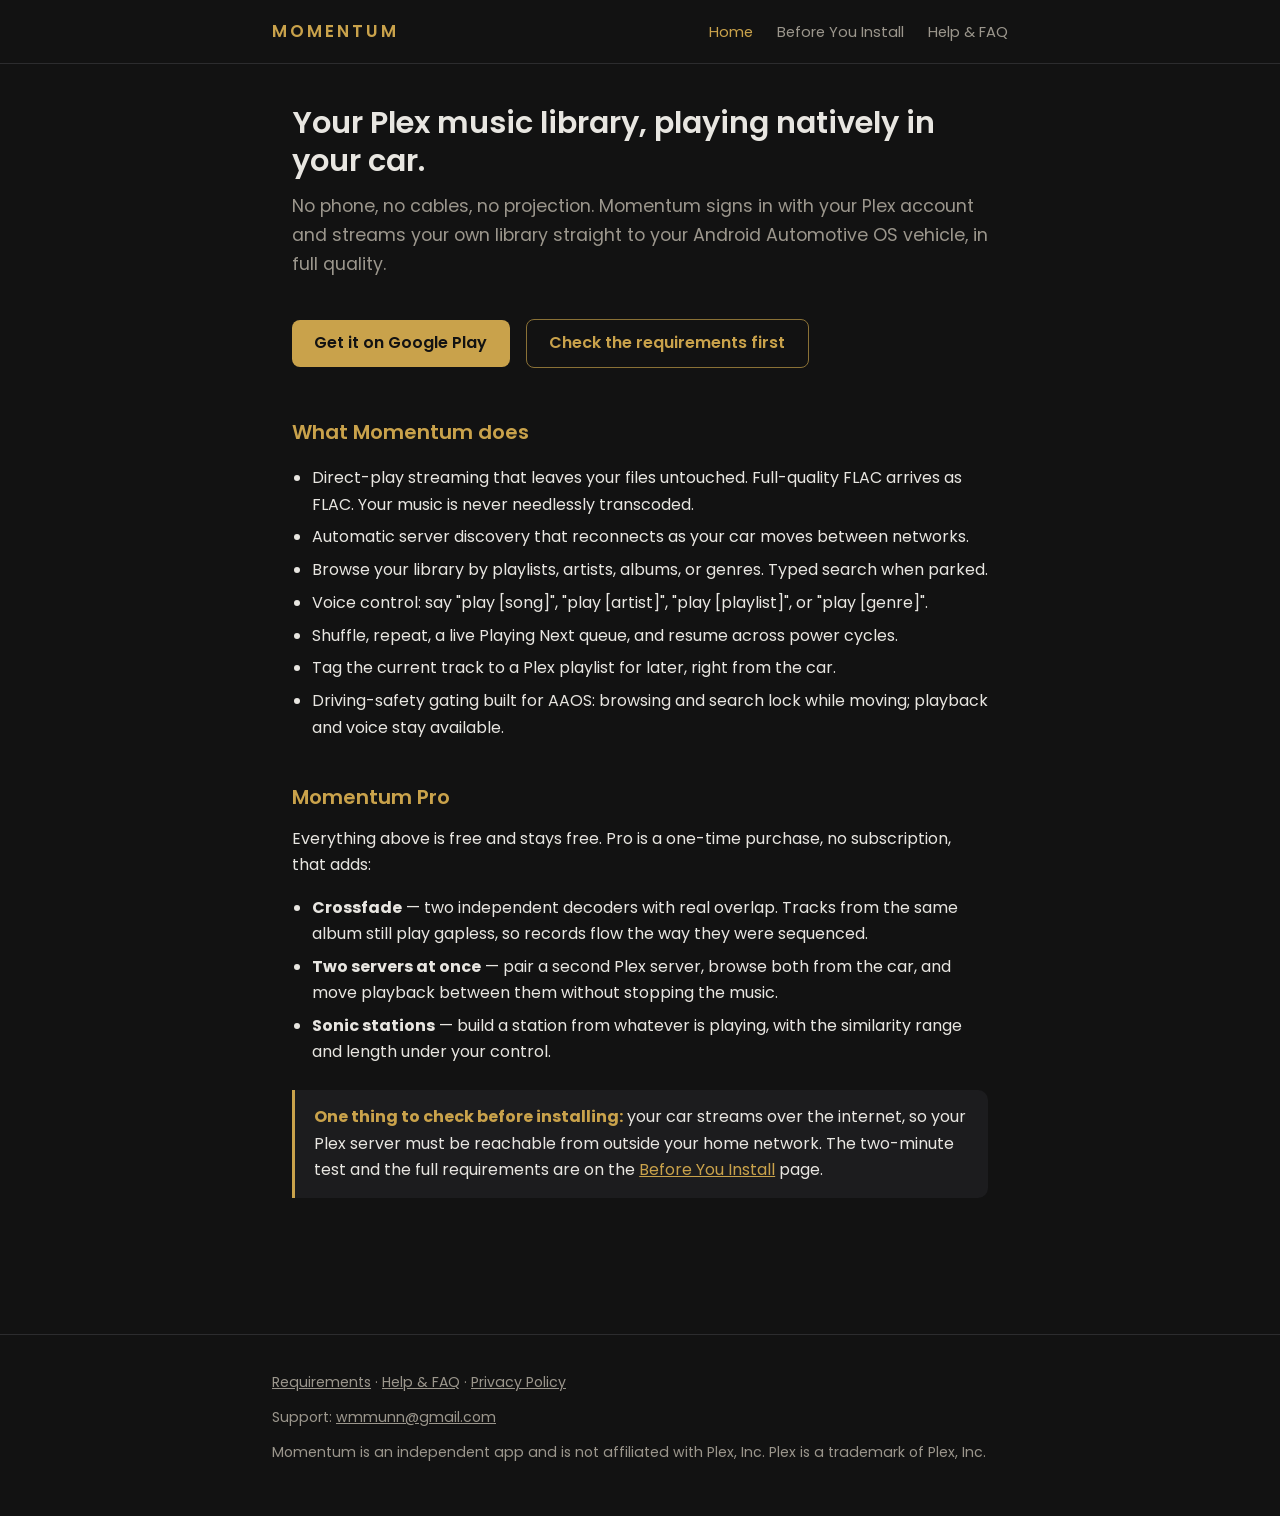
==== index.html @ 41d22cd5 "Initial site" ====
<!DOCTYPE html>
<html lang="en">
<head>
<meta charset="utf-8">
<meta name="viewport" content="width=device-width, initial-scale=1">
<title>Momentum — Plex Music for Cars</title>
<meta name="description" content="Momentum streams your own Plex music library, in full quality, natively on Android Automotive OS. No phone, no cables, no projection.">
<link rel="preconnect" href="https://fonts.googleapis.com">
<link href="https://fonts.googleapis.com/css2?family=Poppins:wght@400;600&display=swap" rel="stylesheet">
<link rel="stylesheet" href="style.css">
</head>
<body>

<header>
  <div class="header-inner">
    <a class="wordmark" href="index.html">MOMENTUM</a>
    <nav>
      <a href="index.html" aria-current="page">Home</a>
      <a href="setup.html">Before You Install</a>
      <a href="faq.html">Help &amp; FAQ</a>
    </nav>
  </div>
</header>

<main>
  <h1>Your Plex music library, playing natively in your car.</h1>
  <p class="lede">No phone, no cables, no projection. Momentum signs in with your Plex account and streams your own library straight to your Android Automotive OS vehicle, in full quality.</p>

  <!-- TODO: replace # with the real Play Store URL before publishing.
       Expected: https://play.google.com/store/apps/details?id=com.williammunn.aaos.momentum
       (verify the package id against the Play Console before shipping this link) -->
  <p>
    <a class="btn" href="#">Get it on Google Play</a>
    <a class="btn secondary" href="setup.html">Check the requirements first</a>
  </p>

  <h2>What Momentum does</h2>
  <ul>
    <li>Direct-play streaming that leaves your files untouched. Full-quality FLAC arrives as FLAC. Your music is never needlessly transcoded.</li>
    <li>Automatic server discovery that reconnects as your car moves between networks.</li>
    <li>Browse your library by playlists, artists, albums, or genres. Typed search when parked.</li>
    <li>Voice control: say "play [song]", "play [artist]", "play [playlist]", or "play [genre]".</li>
    <li>Shuffle, repeat, a live Playing Next queue, and resume across power cycles.</li>
    <li>Tag the current track to a Plex playlist for later, right from the car.</li>
    <li>Driving-safety gating built for AAOS: browsing and search lock while moving; playback and voice stay available.</li>
  </ul>

  <h2>Momentum Pro</h2>
  <p>Everything above is free and stays free. Pro is a one-time purchase, no subscription, that adds:</p>
  <ul>
    <li><strong>Crossfade</strong> — two independent decoders with real overlap. Tracks from the same album still play gapless, so records flow the way they were sequenced.</li>
    <li><strong>Two servers at once</strong> — pair a second Plex server, browse both from the car, and move playback between them without stopping the music.</li>
    <li><strong>Sonic stations</strong> — build a station from whatever is playing, with the similarity range and length under your control.</li>
  </ul>

  <div class="callout">
    <strong>One thing to check before installing:</strong> your car streams over the internet, so your Plex server must be reachable from outside your home network. The two-minute test and the full requirements are on the <a href="setup.html">Before You Install</a> page.
  </div>
</main>

<footer>
  <div class="footer-inner">
    <p>
      <a href="setup.html">Requirements</a> ·
      <a href="faq.html">Help &amp; FAQ</a> ·
      <!-- TODO: point at the real privacy policy URL (currently in the app-policies repo) -->
      <a href="#">Privacy Policy</a>
    </p>
    <!-- TODO: switch to support@momentumcar.app once email forwarding is set up -->
    <p>Support: <a href="mailto:wmmunn@gmail.com">wmmunn@gmail.com</a></p>
    <p>Momentum is an independent app and is not affiliated with Plex, Inc. Plex is a trademark of Plex, Inc.</p>
  </div>
</footer>

</body>
</html>
---- style.css ----
/* Momentum site — shared stylesheet.
   Dark + gold to match the in-app look. No frameworks, no build step. */

:root {
  --bg: #121212;
  --bg-card: #1c1c1e;
  --text: #e8e6e1;
  --text-dim: #9b968c;
  --gold: #c9a24b;
  --gold-dim: #8a7136;
  --border: #2c2c2e;
  --max-width: 46rem;
}

* { box-sizing: border-box; }

body {
  margin: 0;
  background: var(--bg);
  color: var(--text);
  font-family: "Poppins", system-ui, -apple-system, "Segoe UI", sans-serif;
  font-size: 1rem;
  line-height: 1.65;
}

main {
  max-width: var(--max-width);
  margin: 0 auto;
  padding: 0 1.25rem 4rem;
}

/* Header / nav */
header {
  border-bottom: 1px solid var(--border);
  padding: 1.1rem 1.25rem;
}
.header-inner {
  max-width: var(--max-width);
  margin: 0 auto;
  display: flex;
  align-items: baseline;
  justify-content: space-between;
  flex-wrap: wrap;
  gap: 0.5rem 1.5rem;
}
.wordmark {
  color: var(--gold);
  font-weight: 600;
  letter-spacing: 0.18em;
  text-decoration: none;
  font-size: 1.05rem;
}
nav a {
  color: var(--text-dim);
  text-decoration: none;
  margin-left: 1.25rem;
  font-size: 0.92rem;
}
nav a:hover, nav a[aria-current="page"] { color: var(--gold); }

/* Typography */
h1 {
  font-size: 1.9rem;
  font-weight: 600;
  line-height: 1.25;
  margin: 2.5rem 0 0.5rem;
}
h2 {
  font-size: 1.25rem;
  font-weight: 600;
  color: var(--gold);
  margin: 2.5rem 0 0.75rem;
}
h3 {
  font-size: 1.05rem;
  font-weight: 600;
  margin: 1.75rem 0 0.5rem;
}
p { margin: 0.75rem 0; }
a { color: var(--gold); }
.lede { color: var(--text-dim); font-size: 1.1rem; margin-bottom: 2rem; }

ul { padding-left: 1.25rem; }
li { margin: 0.4rem 0; }

/* Cards and callouts */
.card {
  background: var(--bg-card);
  border: 1px solid var(--border);
  border-radius: 10px;
  padding: 1.1rem 1.3rem;
  margin: 1.25rem 0;
}
.callout {
  border-left: 3px solid var(--gold);
  background: var(--bg-card);
  border-radius: 0 10px 10px 0;
  padding: 0.9rem 1.2rem;
  margin: 1.5rem 0;
}
.callout strong { color: var(--gold); }

/* Buttons */
.btn {
  display: inline-block;
  background: var(--gold);
  color: #121212;
  font-weight: 600;
  text-decoration: none;
  padding: 0.65rem 1.4rem;
  border-radius: 8px;
  margin: 0.5rem 0.75rem 0.5rem 0;
}
.btn.secondary {
  background: transparent;
  color: var(--gold);
  border: 1px solid var(--gold-dim);
}

/* FAQ */
details {
  border: 1px solid var(--border);
  border-radius: 10px;
  background: var(--bg-card);
  margin: 0.75rem 0;
  padding: 0;
}
details summary {
  cursor: pointer;
  padding: 0.85rem 1.2rem;
  font-weight: 600;
  list-style-position: inside;
}
details[open] summary { color: var(--gold); }
details .answer { padding: 0 1.2rem 1rem; }

/* Footer */
footer {
  border-top: 1px solid var(--border);
  margin-top: 3rem;
  padding: 1.5rem 1.25rem 2.5rem;
  color: var(--text-dim);
  font-size: 0.88rem;
}
.footer-inner { max-width: var(--max-width); margin: 0 auto; }
footer a { color: var(--text-dim); }
footer a:hover { color: var(--gold); }
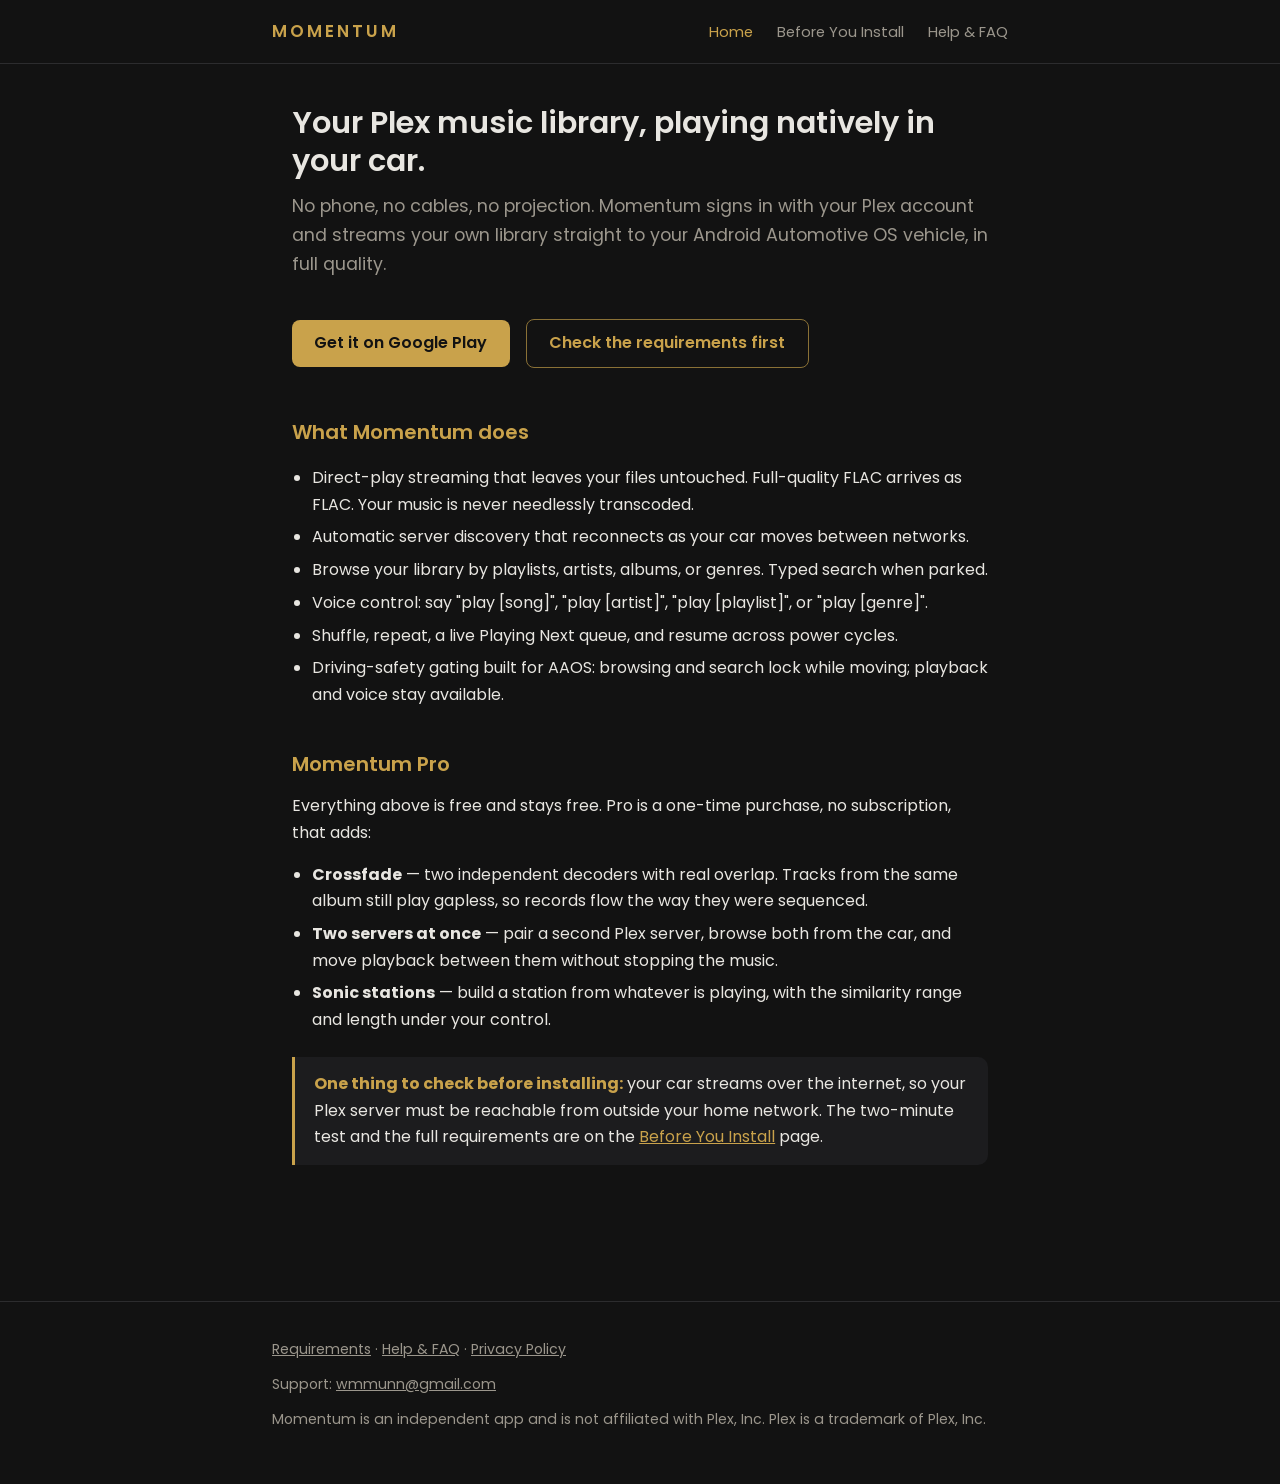
==== commit 2a2b4452: "Add privacy policy page and wire footer links" ====
--- a/index.html
+++ b/index.html
@@ -26,11 +26,8 @@
   <h1>Your Plex music library, playing natively in your car.</h1>
   <p class="lede">No phone, no cables, no projection. Momentum signs in with your Plex account and streams your own library straight to your Android Automotive OS vehicle, in full quality.</p>
 
-  <!-- TODO: replace # with the real Play Store URL before publishing.
-       Expected: https://play.google.com/store/apps/details?id=com.williammunn.aaos.momentum
-       (verify the package id against the Play Console before shipping this link) -->
   <p>
-    <a class="btn" href="#">Get it on Google Play</a>
+    <a class="btn" href="https://play.google.com/store/apps/details?id=com.williammunn.aaos.momentum">Get it on Google Play</a>
     <a class="btn secondary" href="setup.html">Check the requirements first</a>
   </p>
 
@@ -41,7 +38,6 @@
     <li>Browse your library by playlists, artists, albums, or genres. Typed search when parked.</li>
     <li>Voice control: say "play [song]", "play [artist]", "play [playlist]", or "play [genre]".</li>
     <li>Shuffle, repeat, a live Playing Next queue, and resume across power cycles.</li>
-    <li>Tag the current track to a Plex playlist for later, right from the car.</li>
     <li>Driving-safety gating built for AAOS: browsing and search lock while moving; playback and voice stay available.</li>
   </ul>
 
@@ -63,8 +59,7 @@
     <p>
       <a href="setup.html">Requirements</a> ·
       <a href="faq.html">Help &amp; FAQ</a> ·
-      <!-- TODO: point at the real privacy policy URL (currently in the app-policies repo) -->
-      <a href="#">Privacy Policy</a>
+      <a href="privacy.html">Privacy Policy</a>
     </p>
     <!-- TODO: switch to support@momentumcar.app once email forwarding is set up -->
     <p>Support: <a href="mailto:wmmunn@gmail.com">wmmunn@gmail.com</a></p>
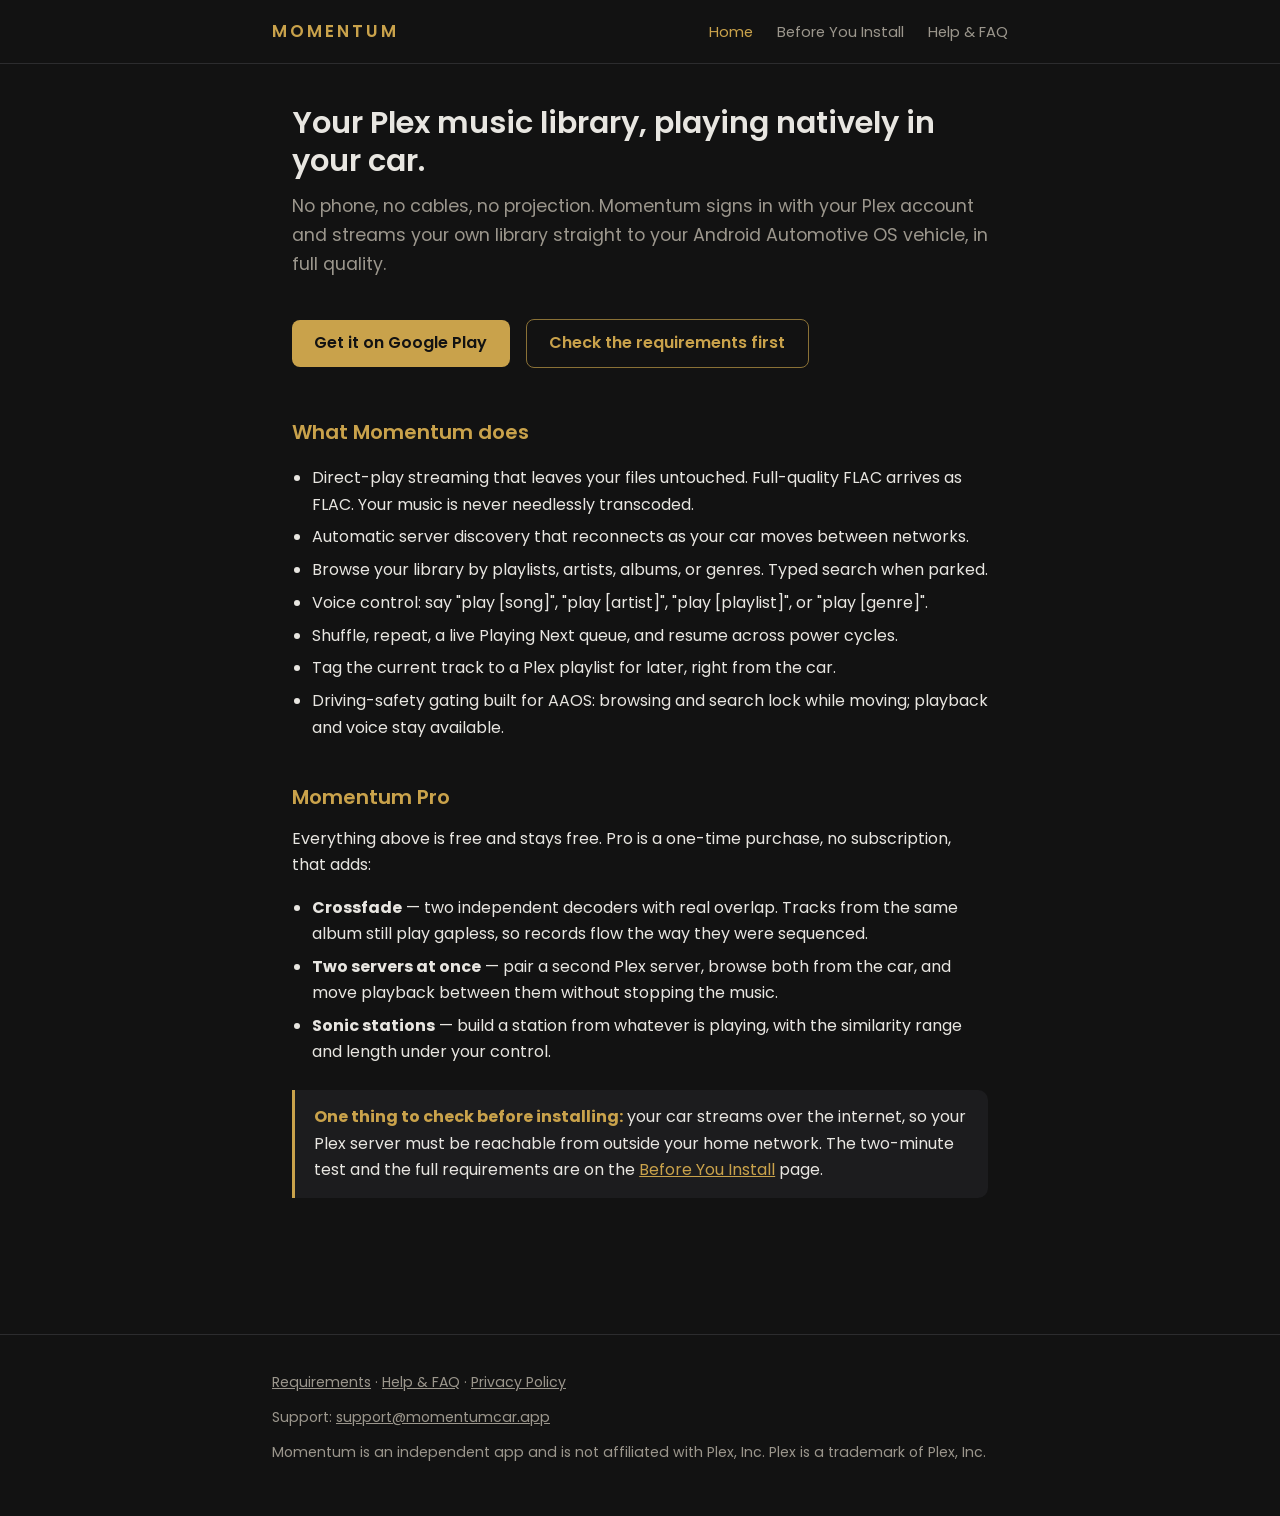
==== commit c2a41f0f: "Switch support links to support@momentumcar.app" ====
--- a/index.html
+++ b/index.html
@@ -38,6 +38,7 @@
     <li>Browse your library by playlists, artists, albums, or genres. Typed search when parked.</li>
     <li>Voice control: say "play [song]", "play [artist]", "play [playlist]", or "play [genre]".</li>
     <li>Shuffle, repeat, a live Playing Next queue, and resume across power cycles.</li>
+    <li>Tag the current track to a Plex playlist for later, right from the car.</li>
     <li>Driving-safety gating built for AAOS: browsing and search lock while moving; playback and voice stay available.</li>
   </ul>
 
@@ -61,8 +62,7 @@
       <a href="faq.html">Help &amp; FAQ</a> ·
       <a href="privacy.html">Privacy Policy</a>
     </p>
-    <!-- TODO: switch to support@momentumcar.app once email forwarding is set up -->
-    <p>Support: <a href="mailto:wmmunn@gmail.com">wmmunn@gmail.com</a></p>
+    <p>Support: <a href="mailto:support@momentumcar.app">support@momentumcar.app</a></p>
     <p>Momentum is an independent app and is not affiliated with Plex, Inc. Plex is a trademark of Plex, Inc.</p>
   </div>
 </footer>
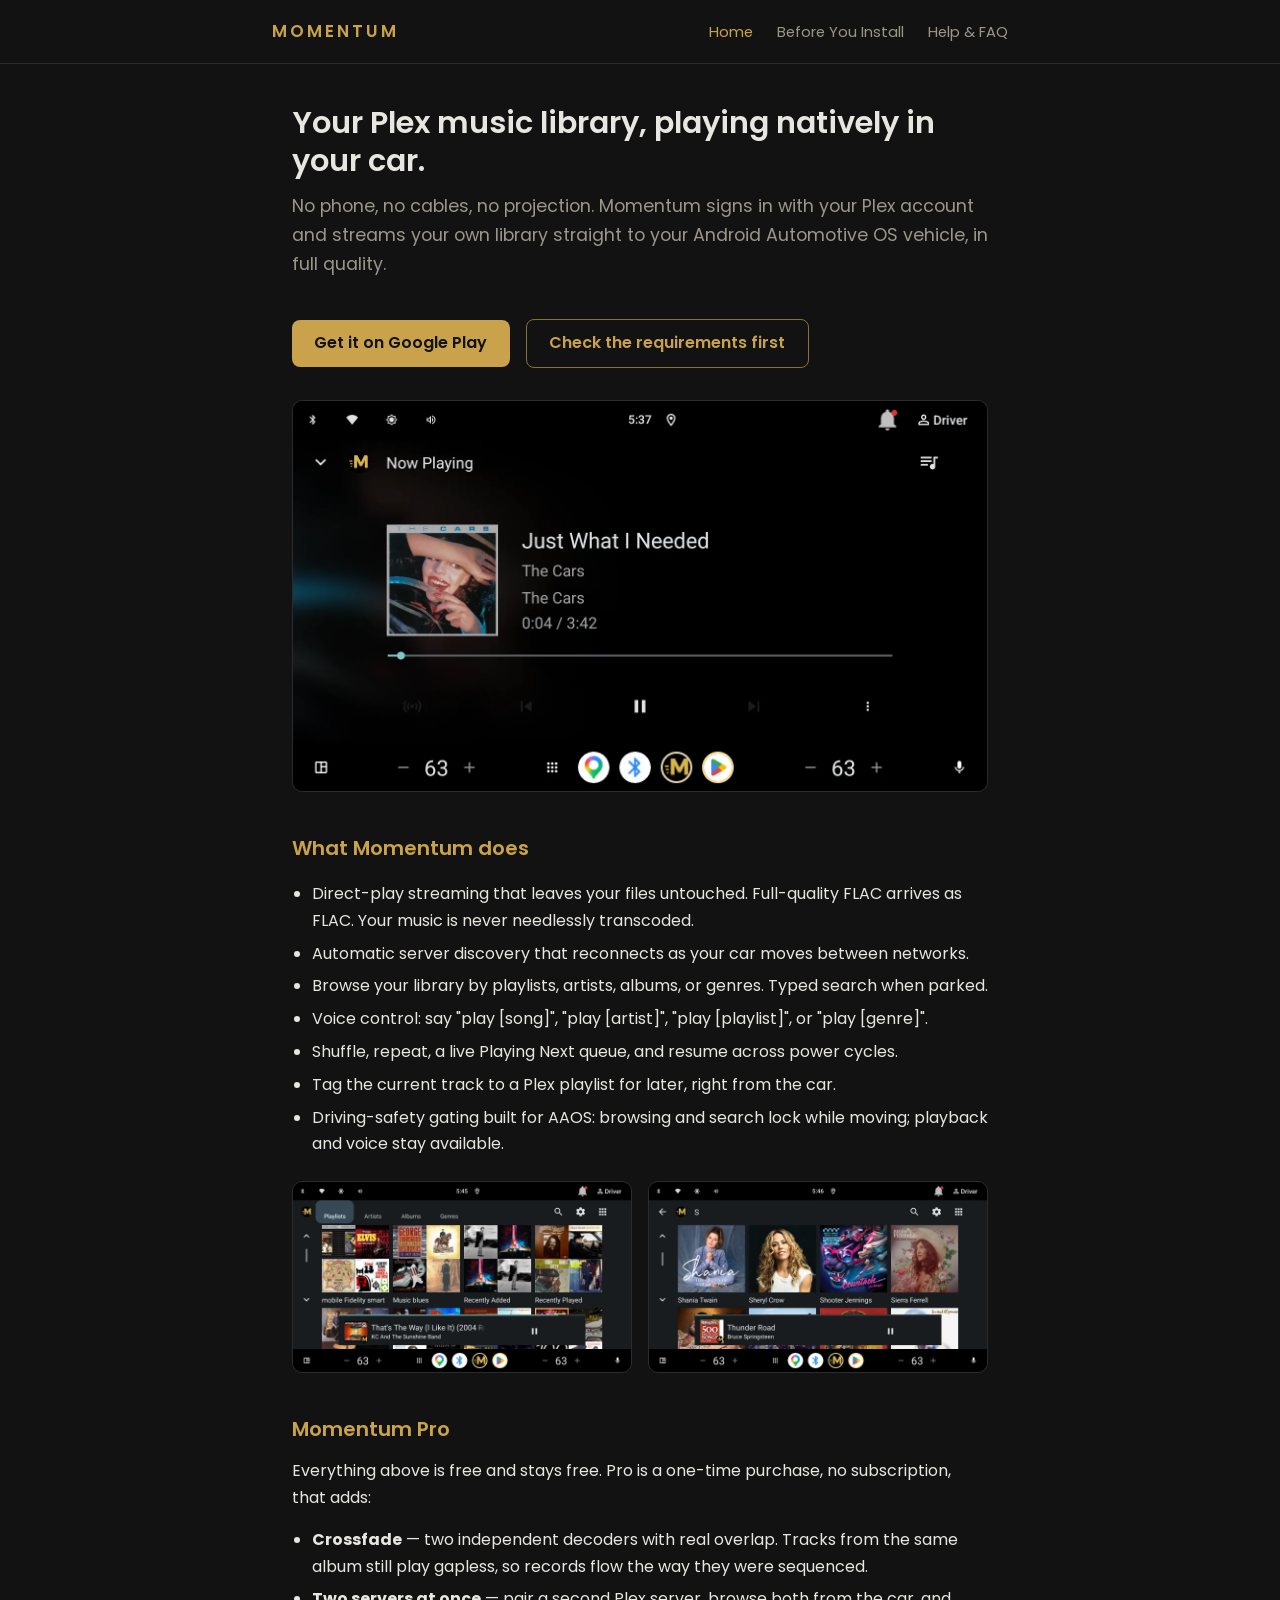
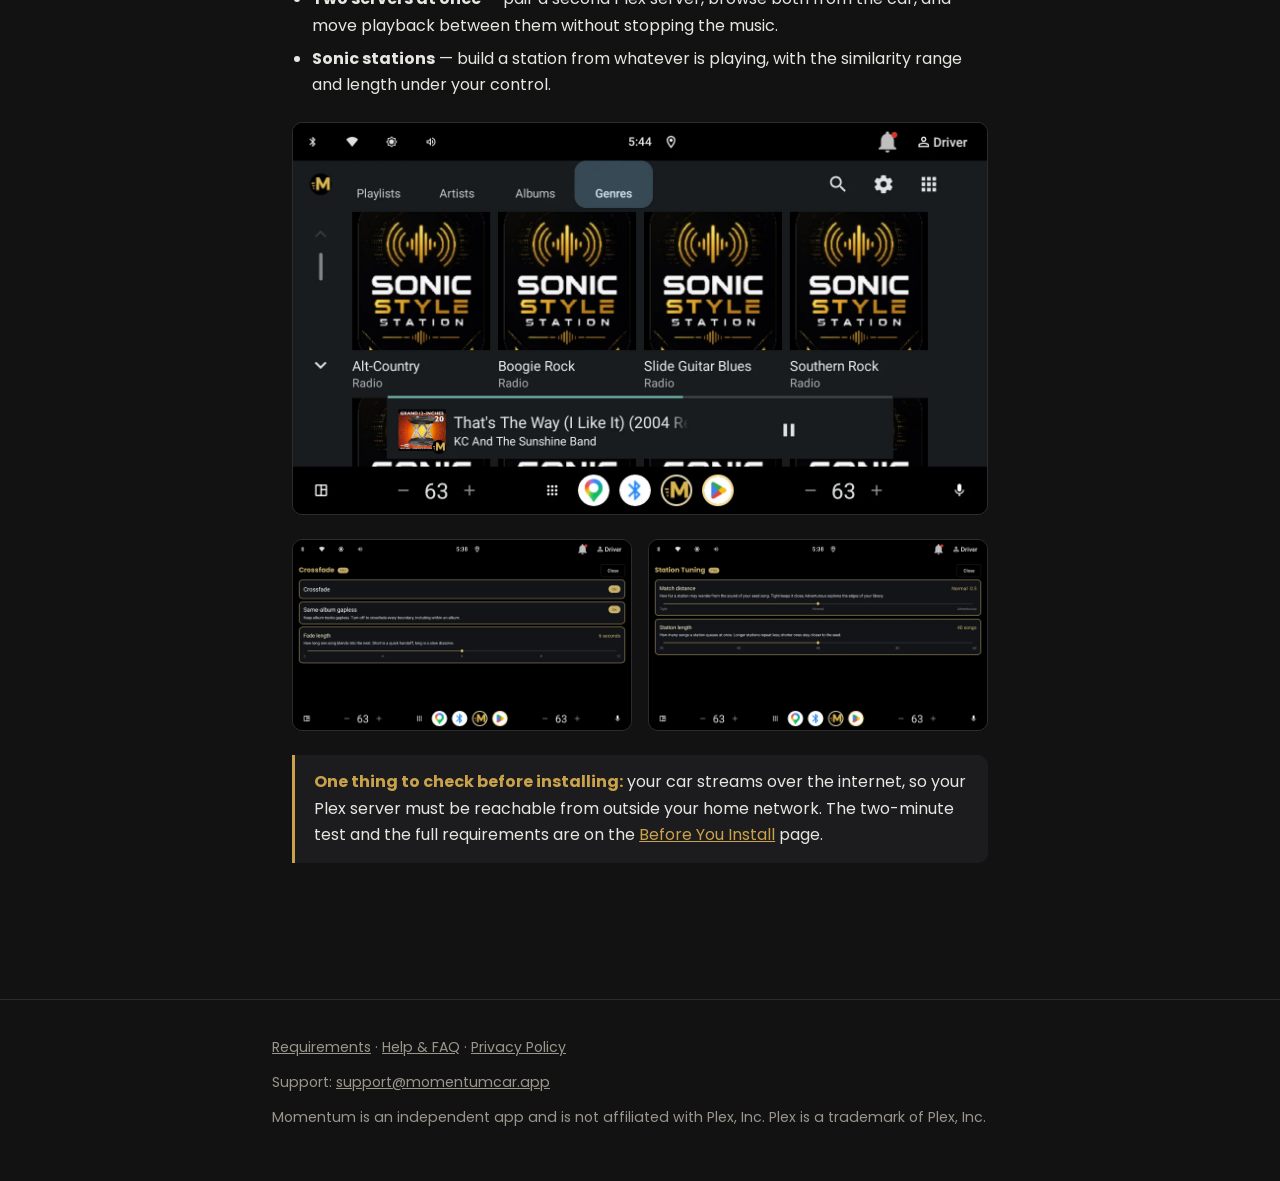
==== commit cd11bacf: "Add screenshots across landing and FAQ" ====
--- a/index.html
+++ b/index.html
@@ -31,6 +31,8 @@
     <a class="btn secondary" href="setup.html">Check the requirements first</a>
   </p>
 
+  <img class="shot" src="images/now-playing.webp" alt="Momentum's Now Playing screen on an Android Automotive display: album art, track title, and playback controls" width="1408" height="792">
+
   <h2>What Momentum does</h2>
   <ul>
     <li>Direct-play streaming that leaves your files untouched. Full-quality FLAC arrives as FLAC. Your music is never needlessly transcoded.</li>
@@ -42,6 +44,11 @@
     <li>Driving-safety gating built for AAOS: browsing and search lock while moving; playback and voice stay available.</li>
   </ul>
 
+  <div class="shot-row">
+    <img class="shot" src="images/browse-playlists.webp" alt="Browsing playlists in the car: a grid of playlist tiles built from real album art" width="1408" height="792" loading="lazy">
+    <img class="shot" src="images/browse-artists.webp" alt="Browsing artists in the car: a grid of artist portraits with a track playing in the mini player" width="1408" height="792" loading="lazy">
+  </div>
+
   <h2>Momentum Pro</h2>
   <p>Everything above is free and stays free. Pro is a one-time purchase, no subscription, that adds:</p>
   <ul>
@@ -49,6 +56,13 @@
     <li><strong>Two servers at once</strong> — pair a second Plex server, browse both from the car, and move playback between them without stopping the music.</li>
     <li><strong>Sonic stations</strong> — build a station from whatever is playing, with the similarity range and length under your control.</li>
   </ul>
+
+  <img class="shot" src="images/sonic-stations.webp" alt="Sonic Style Station tiles in the Genres view: Alt-Country, Boogie Rock, Slide Guitar Blues, Southern Rock" width="1408" height="792" loading="lazy">
+
+  <div class="shot-row">
+    <img class="shot" src="images/crossfade-settings.webp" alt="Crossfade settings: on/off, same-album gapless, and fade length slider" width="1408" height="792" loading="lazy">
+    <img class="shot" src="images/station-tuning.webp" alt="Station Tuning settings: match distance and station length sliders" width="1408" height="792" loading="lazy">
+  </div>
 
   <div class="callout">
     <strong>One thing to check before installing:</strong> your car streams over the internet, so your Plex server must be reachable from outside your home network. The two-minute test and the full requirements are on the <a href="setup.html">Before You Install</a> page.
--- a/style.css
+++ b/style.css
@@ -134,6 +134,26 @@
 details[open] summary { color: var(--gold); }
 details .answer { padding: 0 1.2rem 1rem; }
 
+/* Screenshots */
+.shot {
+  width: 100%;
+  height: auto;
+  display: block;
+  border: 1px solid var(--border);
+  border-radius: 10px;
+  margin: 1.5rem 0;
+}
+.shot-row {
+  display: grid;
+  grid-template-columns: 1fr 1fr;
+  gap: 1rem;
+  margin: 1.5rem 0;
+}
+.shot-row .shot { margin: 0; }
+@media (max-width: 600px) {
+  .shot-row { grid-template-columns: 1fr; }
+}
+
 /* Footer */
 footer {
   border-top: 1px solid var(--border);
